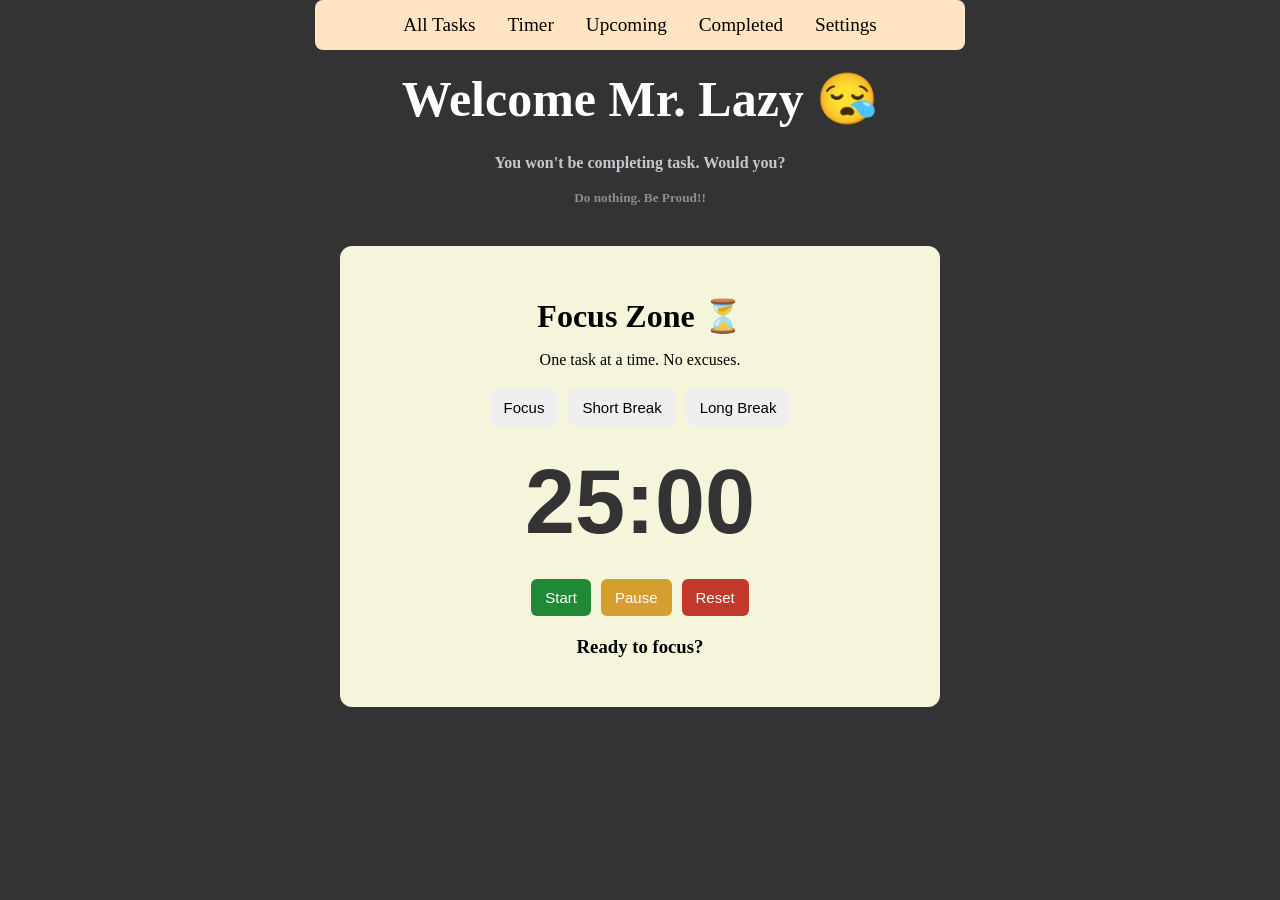
==== timer.html @ 4d875eac "added timer" ====
<!DOCTYPE html>
<html>
    <head>
        <title>Timer</title>
        <link rel="stylesheet" href="style.css">
        <link rel="stylesheet" href="timer.css">
        <script src="scripts.js" defer></script>
    </head>
    <body>
        <nav>
            <ul>
                <li><a href="#">All Tasks</a></li>
                <li><a href="timer.html">Timer</a></li>
                <li><a href="#">Upcoming</a></li>
                <li><a href="#">Completed</a></li>
                <li><a href="#">Settings</a></li>
            </ul>
        </nav>

        <div class="heading">
            <h1>Welcome Mr. Lazy 😪 </h1>
            <br>
            <h4>You won't be completing task. Would you?</h4>
            <br>
            <h5>Do nothing. Be Proud!!</h5>
        </div>

        <main class = "timer-container">
            <h1>Focus Zone ⏳</h1>
            <p>One task at a time. No excuses.</p>

            <div class = "timer-modes">
                <button data-minutes="25">Focus</button>
                <button data-minutes="5">Short Break</button>
                <button data-minutes="15">Long Break</button>
            </div>

            <div id="timer-display"> 25:00</div>
            <div class="timer-controls">
                <button id="start-timer">Start</button>
                <button id="pause-timer">Pause</button>
                <button id="reset-timer">Reset</button>
            </div>
            <h3 id="timer-status">Ready to focus?</h3>
        </main>
    </body>
</html>
---- style.css ----
body {
    margin: 0;
    padding: 0;
}

nav ul {
    list-style-type: none;
    margin: 0 auto;
    padding: 0;
    background-color: bisque;
    display: flex;
    justify-content: center;
    align-items: center;
    max-width: 650px;
    border-radius: 8px;
    font-family: cursive;
}

nav ul li a {
    display: block;
    color: black;
    padding: 14px 16px;
    text-decoration: none;
    font-size: larger;
}

nav ul li a:hover {
    background-color: rgb(247, 227, 203);
}

body {
background-color: #333;
color: #000000;
}

.heading {
    color: white;
    max-width: 600px;
    margin: 0 auto;
    display: flex;
    flex-direction: column;
    align-items: center;
    gap: 0;
    font-family: cursive;
}

.heading h1 {
    font-size: 50px;
    margin: 20px 0 8px;
}

.heading h4 {
    margin: 0;
    color: rgb(197, 201, 206);
}

.heading h5 {
    margin: 0;
    color: rgb(145, 140, 140);
}

/* I am creating task-add system here...*/
.task-add {
    display: flex;
    justify-content: center;
    align-items: center;
    margin: 0 auto;
    max-width: 600px;
    margin-top: 20px;
    background-color: beige;
    border-radius: 5px;
    flex-direction: column;
    gap: 0;
    font-family: cursive;
}


.task-add form {
    display: flex;
    align-items: center;
    justify-content: center;
    gap: 10px;
    width: 90%;
    height: 90%;
    padding: 10px;
}

#todo {
    flex: 1;
    min-width: 0;
    height: 44px;
    font-size: 16px;
    padding: 0 12px;
    border-radius: 8px;
    box-sizing: border-box;
}

.heading-taskboard h4{
    font-family: Arial, Helvetica, sans-serif;
    margin: 5px;
    margin-right: 390px;
}


.task-score {
    margin: 20px auto 0;
    width: 100%;
    max-width: 600px;
    box-sizing: border-box;
    background-color: beige;
    padding: 10px;
    border-radius: 9px;
    font-family: cursive;
}

.task-score h4 {
    margin: 0 0 10px;
}

.score-items {
    display: flex;
    flex-direction: row;
    justify-content: space-between;
    align-items: stretch;
    gap: 10px;
    width: 100%;
    box-sizing: border-box;
}
.completed-task,
.incomplete-task {
    flex: 1;
    min-width: 0;
    border: 1px dashed saddlebrown;
    padding: 10px;
    box-sizing: border-box;
    text-align: center;
}

.main-board-score {
    width: 100%;
    max-width: 600px;
    box-sizing: border-box;
    background-color: rgb(231, 172, 84);
    font-family: cursive;
    margin: 20px auto;
    display: flex;
    align-items: center;
    flex-direction: column;
    height: fit-content;
    border-radius: 2px;
}

.task-list {
    width: 100%;
    max-width: 550px;
    box-sizing: border-box;
    padding: 20px 20px 20px 20px;
    border: 1px dashed black;
    margin-bottom: 10px;
}

.task-row {
    display: flex;
    align-items : center;
    gap: 12px;
    padding: 8px 0;
    border-bottom: 1px solid rgba(0, 0, 0, 0.15);
}

.task-number {
    min-width: 24px;
    font-weight: bold;
}

.task-title {
    flex: 1;
    overflow-wrap: anywhere; /*basically tells browser that it can overflow even after breaking UI to save it's original view. */
}

.task-checkbox {
    width: 18px;
    height: 18px;
    cursor: pointer;
    flex-shrink: 0;
}

.task-title.completed {
    text-decoration: line-through;
    color: #777;
}

.delete-button {
    border: none;
    background: transparent;
    font-size: 18px;
    cursor: pointer;
    padding: 4px 8px;
    border-radius: 5px;
}

.delete-button:hover {
    background-color : rgba (180, 30, 30, 0.15);
}

.edit-button {
    border: none;
    background: transparent;
    font-size: 18px;
    cursor: pointer;
    padding: 4px 8px;
    border-radius: 5px;
}

.edit-button:hover {
    background-color: rgba(50, 100, 200, 0.15);
}
---- timer.css ----
.timer-container{
    max-width: 600px;
    margin: 40px auto;
    padding: 30px 20px;
    box-sizing: border-box;
    background-color: beige;
    border-radius: 12px;
    text-align: center;
    font-family: cursive;
}

.timer-container h1 {
    margin-bottom: 5px;
}

.timer-modes, 
.timer-controls {
    display: flex;
    justify-content: center;
    flex-wrap: wrap;
    gap: 10px;
    margin: 20px 0;
}

.timer-container button {
    padding: 10px 14px;
    border: none;
    border-radius: 6px;
    cursor: pointer;
    font-size: 15px;
}

.timer-container button:hover {
    opacity: 0.8;
}

#timer-display {
    font-family: Arial, Helvetica, sans-serif;
    font-size: clamp(50px, 12vw, 90px);
    font-weight: bold;
    margin: 25px 0;
    color: #333;
}

#start-timer {
    background-color: #218838;
    color: white;
}

#pause-timer { 
    background-color: #d69e2e;
    color: white;
}

#reset-timer {
    background-color: #c0392b;
    color: white;
}
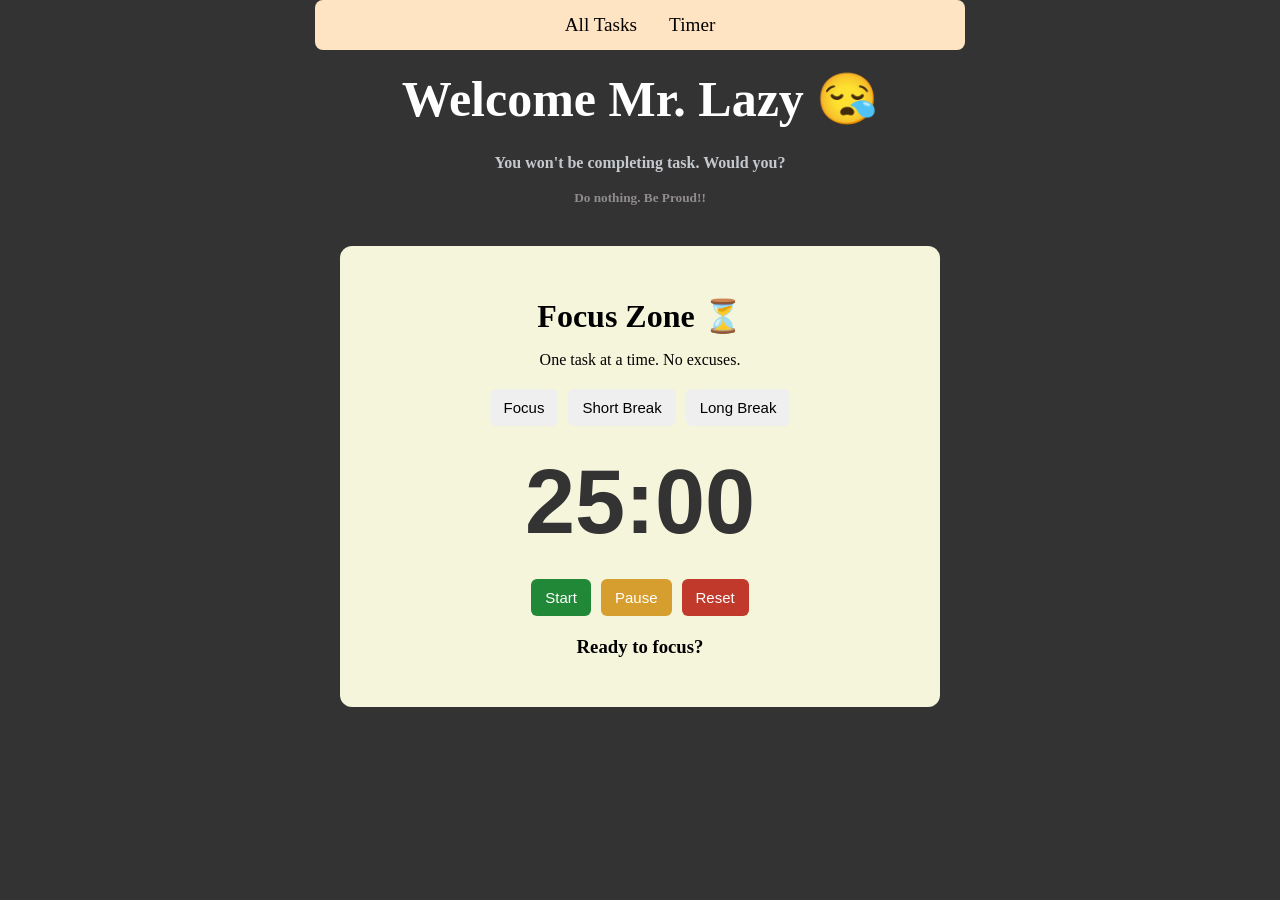
==== commit 1ddf2157: "Fix navigation link for 'All Tasks' in timer.html Updated navigation links in timer.html to point to" ====
--- a/timer.html
+++ b/timer.html
@@ -9,11 +9,8 @@
     <body>
         <nav>
             <ul>
-                <li><a href="#">All Tasks</a></li>
+                <li><a href="index.html">All Tasks</a></li>
                 <li><a href="timer.html">Timer</a></li>
-                <li><a href="#">Upcoming</a></li>
-                <li><a href="#">Completed</a></li>
-                <li><a href="#">Settings</a></li>
             </ul>
         </nav>
 
@@ -44,4 +41,4 @@
             <h3 id="timer-status">Ready to focus?</h3>
         </main>
     </body>
-</html>+</html>
